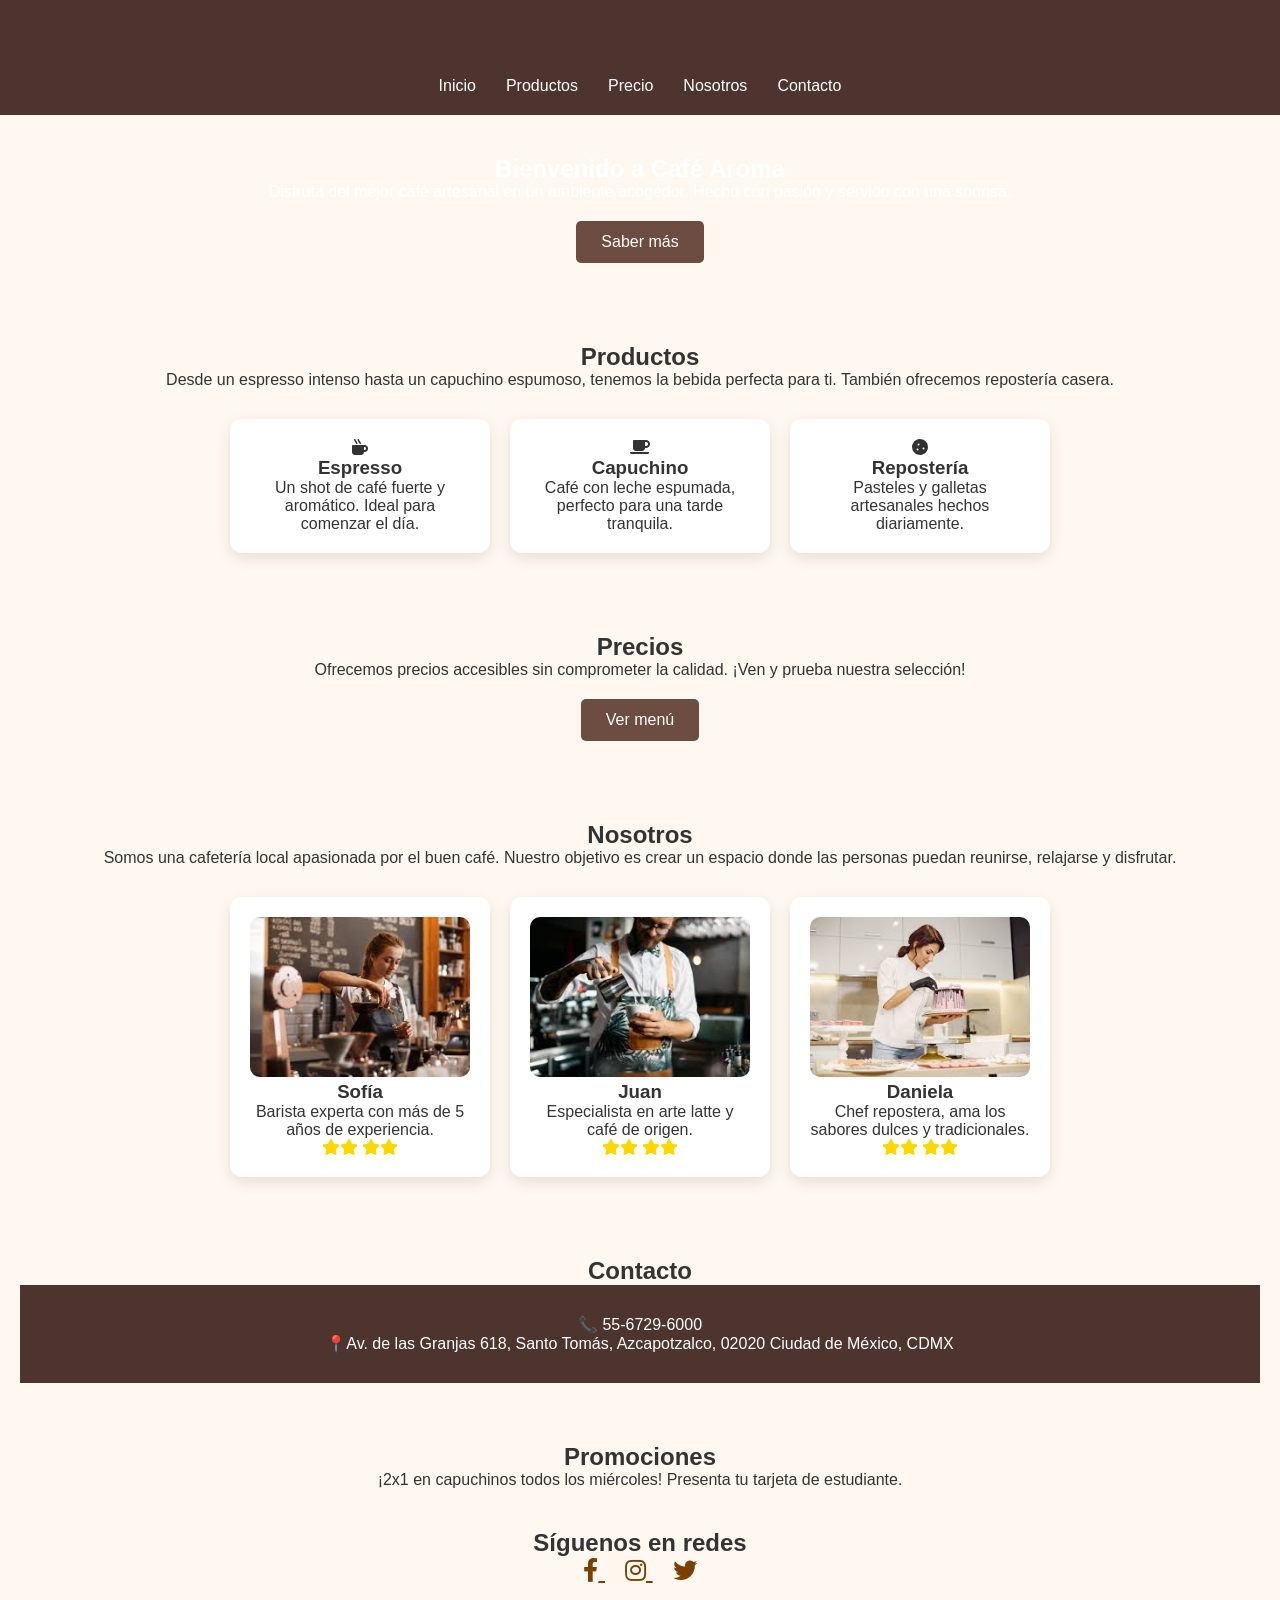
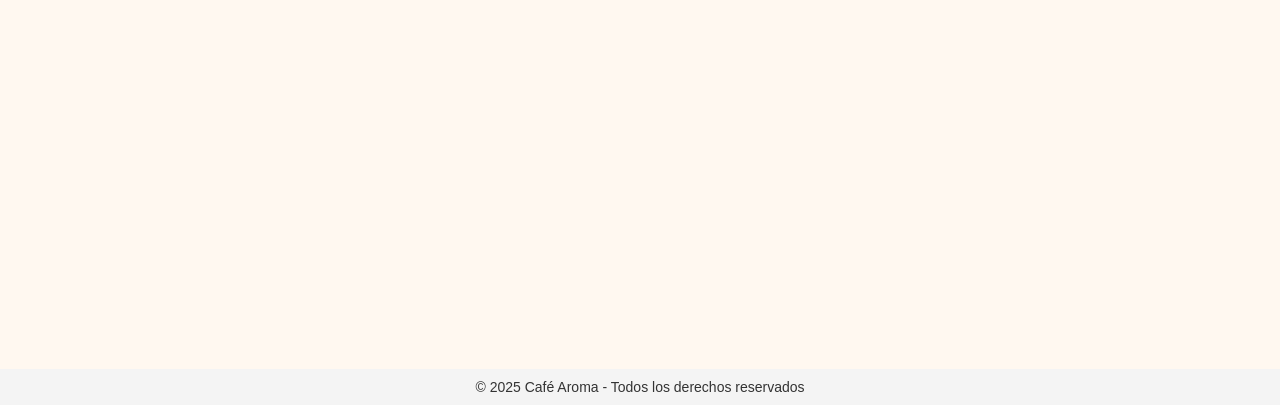
==== index.html @ 0afe487e "Add files via upload" ====
<!DOCTYPE html>
<html lang="es">
<head>
    <meta charset="UTF-8" />
    <meta name="viewport" content="width=device-width, initial-scale=1" />
    <title>Café Aroma</title>
    <link rel="stylesheet" href="style.css" />
    <link rel="stylesheet" href="https://cdnjs.cloudflare.com/ajax/libs/font-awesome/5.15.1/css/all.min.css" />
</head>
<body>

<!-- Nombre con movimiento arriba -->
<div class="logo-container">
    <a href="#" class="logo-move">Café Aroma</a>
</div>

<!-- Barra de navegación centrada y con espacios -->
<div class="head" style="justify-content: center;">
    <nav class="navbar">
        <a href="#inicio">Inicio</a>
        <a href="#productos">Productos</a>
        <a href="#precio">Precio</a>
        <a href="#nosotros">Nosotros</a>
        <a href="#contacto">Contacto</a>
    </nav>
</div>

<header class="content header" id="inicio">
    <h2 class="title">Bienvenido a Café Aroma</h2>
    <p>
        Disfruta del mejor café artesanal en un ambiente acogedor. Hecho con pasión y servido con una sonrisa.
    </p>
    <a href="#nosotros" class="btn">Saber más</a>
</header>

<section class="content sau" id="productos">
    <h2>Productos</h2>
    <p>
        Desde un espresso intenso hasta un capuchino espumoso, tenemos la bebida perfecta para ti. También ofrecemos repostería casera.
    </p>

    <div class="box-container">
        <div class="box">
            <i class="fas fa-mug-hot"></i>
            <h3>Espresso</h3>
            <p>Un shot de café fuerte y aromático. Ideal para comenzar el día.</p>
        </div>

        <div class="box">
            <i class="fas fa-coffee"></i>
            <h3>Capuchino</h3>
            <p>Café con leche espumada, perfecto para una tarde tranquila.</p>
        </div>

        <div class="box">
            <i class="fas fa-cookie"></i>
            <h3>Repostería</h3>
            <p>Pasteles y galletas artesanales hechos diariamente.</p>
        </div>
    </div>
</section>

<section class="content price" id="precio">
    <article class="contain">
        <h2 class="title">Precios</h2>
        <p>Ofrecemos precios accesibles sin comprometer la calidad. ¡Ven y prueba nuestra selección!</p>
        <a href="menu.html" target="_blank" class="btn">Ver menú</a>
    </article>
</section>

<section class="content about" id="nosotros">
    <h2 class="title">Nosotros</h2>
    <p>Somos una cafetería local apasionada por el buen café. Nuestro objetivo es crear un espacio donde las personas puedan reunirse, relajarse y disfrutar.</p>
    
    <div class="box-container2">
        <div class="box">
            <img src="barista1.jpg" alt="Barista" />
            <h3>Sofía</h3>
            <p>Barista experta con más de 5 años de experiencia.</p>
            <div class="stars">
                <i class="fas fa-star"></i><i class="fas fa-star"></i>
                <i class="fas fa-star"></i><i class="fas fa-star"></i>
            </div>
        </div>

        <div class="box">
            <img src="barista.jpg" alt="Barista" />
            <h3>Juan</h3>
            <p>Especialista en arte latte y café de origen.</p>
            <div class="stars">
                <i class="fas fa-star"></i><i class="fas fa-star"></i>
                <i class="fas fa-star"></i><i class="fas fa-star"></i>
            </div>
        </div>

        <div class="box">
            <img src="pastelera.jpg" alt="Pastelería" />
            <h3>Daniela</h3>
            <p>Chef repostera, ama los sabores dulces y tradicionales.</p>
            <div class="stars">
                <i class="fas fa-star"></i><i class="fas fa-star"></i>
                <i class="fas fa-star"></i><i class="fas fa-star"></i>
            </div>
        </div>
    </div>
</section>

<section class="content contact" id="contacto">
    <h2 class="title">Contacto</h2>
    <div class="footer-section" style="display:flex; justify-content:center; gap:40px; flex-wrap: wrap;">
        <div>
            <p>📞 55-6729-6000</p>
            <p>📍Av. de las Granjas 618, Santo Tomás, Azcapotzalco, 02020 Ciudad de México, CDMX</p>
        </div>
    </div>
</section>

<!-- Sección de Promociones -->
<section class="content promo" style="text-align:center; padding: 20px;">
    <h2 class="title">Promociones</h2>
    <p>¡2x1 en capuchinos todos los miércoles! Presenta tu tarjeta de estudiante.</p>
</section>

<!-- Sección de Redes Sociales -->
<section class="content redes" style="text-align:center; padding: 20px;">
    <h2 class="title">Síguenos en redes</h2>
    <div style="font-size: 1.5em;">
        <a href="https://www.facebook.com/IPN.MX.Oficial" target="_blank" style="color:#7B3F00; margin:0 10px;">
            <i class="fab fa-facebook-f"></i>
        </a>
        <a href="https://www.instagram.com/ipn_oficial?igsh=MXUzZWV3MGRxNHZyMw==" target="_blank" style="color:#7B3F00; margin:0 10px;">
            <i class="fab fa-instagram"></i>
        </a>
        <a href="https://twitter.com/IPN_MX" target="_blank" style="color:#7B3F00; margin:0 10px;">
            <i class="fab fa-twitter"></i>
        </a>
    </div>
</section>

<!-- Mapa al final con Google Maps embed -->
<figure style="margin: 20px;">
    <iframe 
        src="https://www.google.com/maps/embed?pb=!1m18!1m12!1m3!1d3762.362353945229!2d-99.17848528518307!3d19.451979343147996!2m3!1f0!2f0!3f0!3m2!1i1024!2i768!4f13.1!3m3!1m2!1s0x85d1ff45e2527fcd%3A0x456b26095ed0fa06!2sCECyT%20No.%208%20Narciso%20Bassols!5e0!3m2!1ses!2smx!4v1689194748913!5m2!1ses!2smx" 
        width="100%" 
        height="320" 
        style="border:0;" 
        allowfullscreen="" 
        loading="lazy" 
        referrerpolicy="no-referrer-when-downgrade">
    </iframe>
</figure>

<!-- Derechos reservados -->
<footer style="text-align:center; padding:10px; background:#f4f4f4; font-size:14px;">
    &copy; 2025 Café Aroma - Todos los derechos reservados
</footer>

</body>
</html>
---- style.css ----
* {
    margin: 0;
    padding: 0;
    box-sizing: border-box;
    font-family: 'Segoe UI', sans-serif;
}

body {
    background: #fff8f0;
    color: #333;
}

.head {
    background: #4e342e;
    padding: 20px;
    display: flex;
    justify-content: center; /* centrado */
    align-items: center;
    color: #fff;
}

.logo-container {
    background: #4e342e;
    padding: 10px 0;
    overflow: hidden;
}

.logo-move {
    display: inline-block;
    font-size: 32px;
    font-weight: bold;
    color: #fff;
    white-space: nowrap;
    animation: moveRightLeft 8s linear infinite;
    padding-left: 100%; /* empieza fuera a la derecha */
}

/* Barra de navegación con espacios */
.navbar {
    display: flex;
    gap: 30px;
}

.navbar a {
    color: #fff;
    text-decoration: none;
    font-weight: 500;
}

.header {
    background: url('img/banner.jpg') no-repeat center center/cover;
    color: #fff;
    padding: 100px 20px;
    text-align: center;
}

.content {
    padding: 40px 20px;
    text-align: center;
}

.btn {
    display: inline-block;
    padding: 12px 25px;
    background: #6d4c41;
    color: #fff;
    text-decoration: none;
    margin-top: 20px;
    border-radius: 5px;
    transition: background 0.3s ease;
}

.btn:hover {
    background: #5d4037;
}

.box-container, .box-container2 {
    display: flex;
    justify-content: center;
    flex-wrap: wrap;
    gap: 20px;
    margin-top: 30px;
}

.box {
    background: #fff;
    padding: 20px;
    width: 260px;
    border-radius: 12px;
    box-shadow: 0 5px 15px rgba(0,0,0,0.1);
}

.box img {
    width: 100%;
    border-radius: 10px;
    height: 160px;
    object-fit: cover;
}

.stars i {
    color: #ffd700;
}

.footer-section {
    display: flex;
    justify-content: space-around;
    flex-wrap: wrap;
    background: #4e342e;
    color: #fff;
    padding: 30px 20px;
}

.f-enlaces a {
    display: block;
    color: #fff;
    margin: 8px 0;
    text-decoration: none;
}

@keyframes moveRightLeft {
    0% {
        transform: translateX(100%);
    }
    100% {
        transform: translateX(-100%);
    }
}
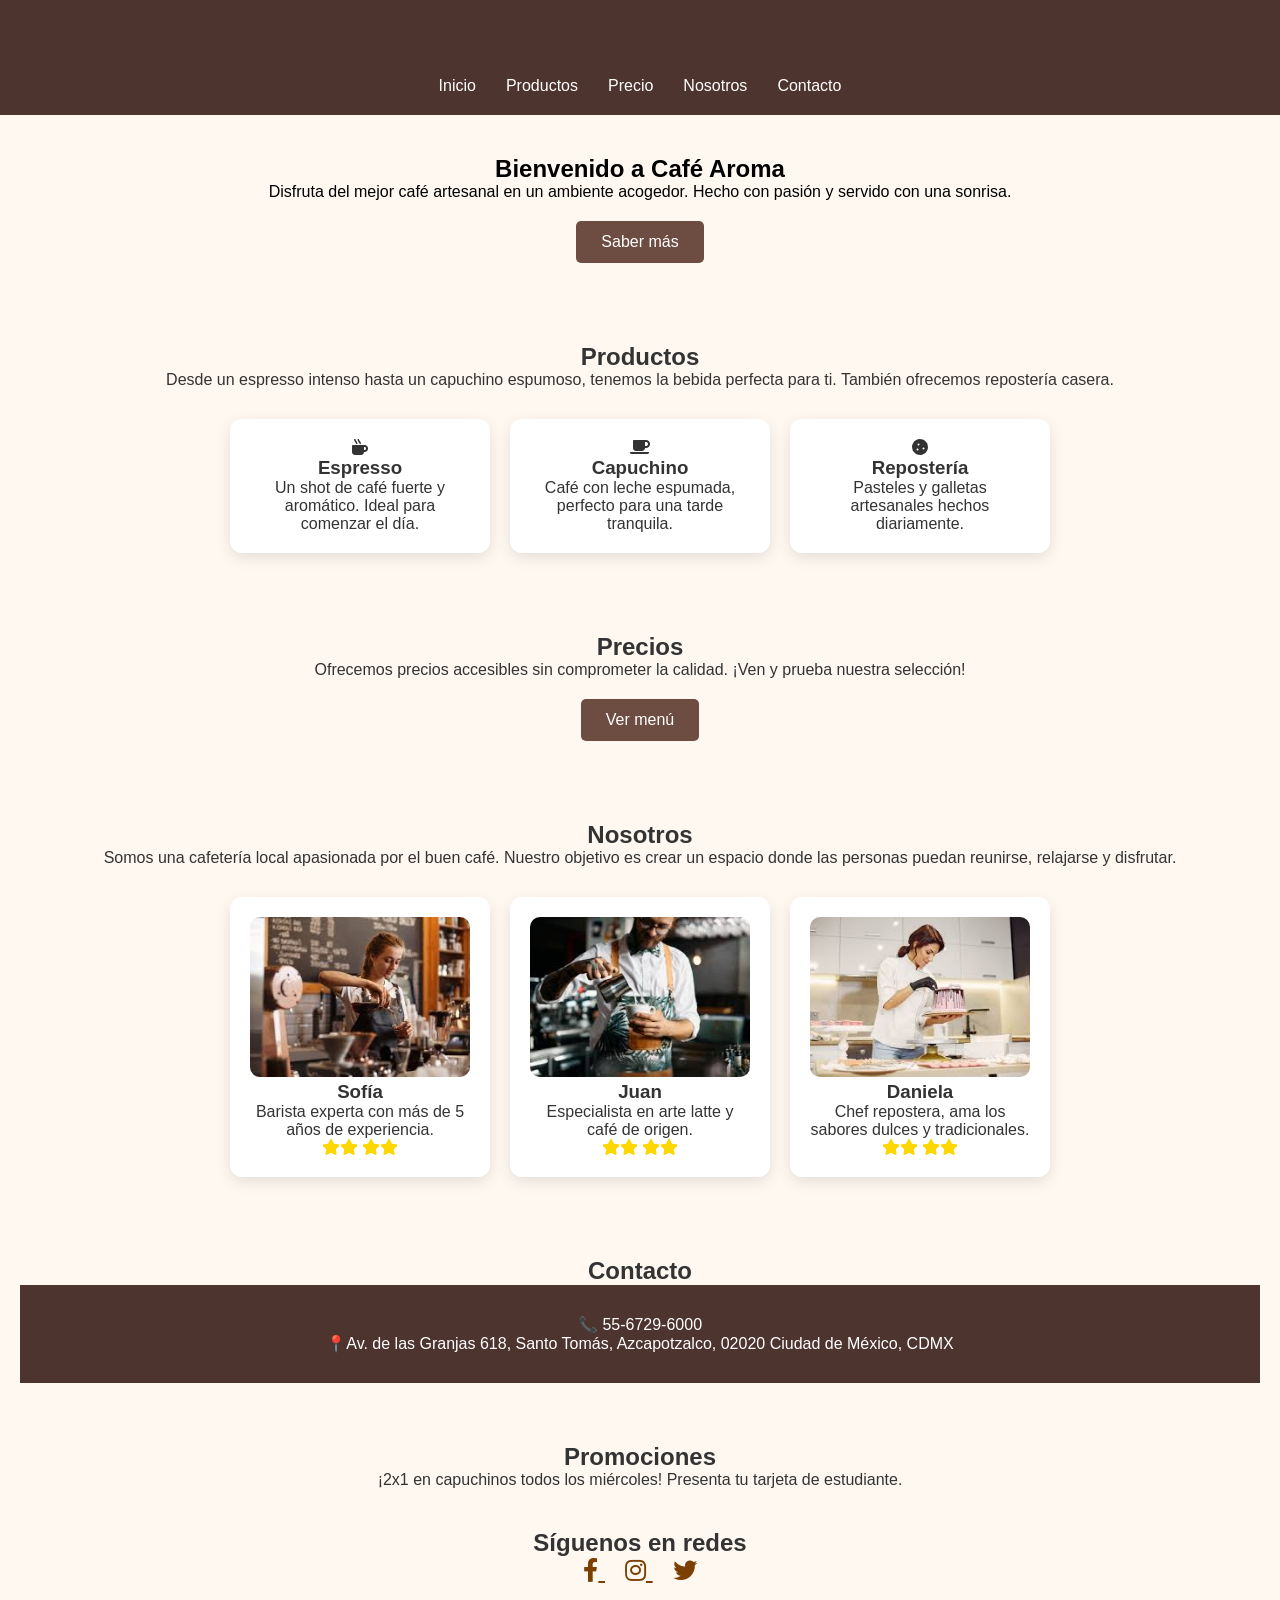
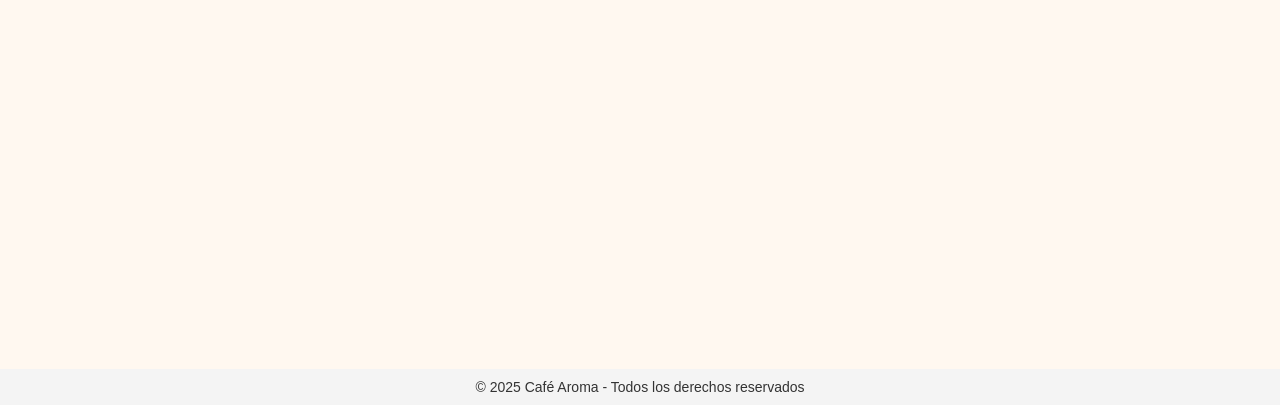
==== commit e6e41c9e: "Update index.html" ====
--- a/index.html
+++ b/index.html
@@ -25,7 +25,7 @@
     </nav>
 </div>
 
-<header class="content header" id="inicio">
+<header class="content header" id="inicio" style="color: black;">
     <h2 class="title">Bienvenido a Café Aroma</h2>
     <p>
         Disfruta del mejor café artesanal en un ambiente acogedor. Hecho con pasión y servido con una sonrisa.
